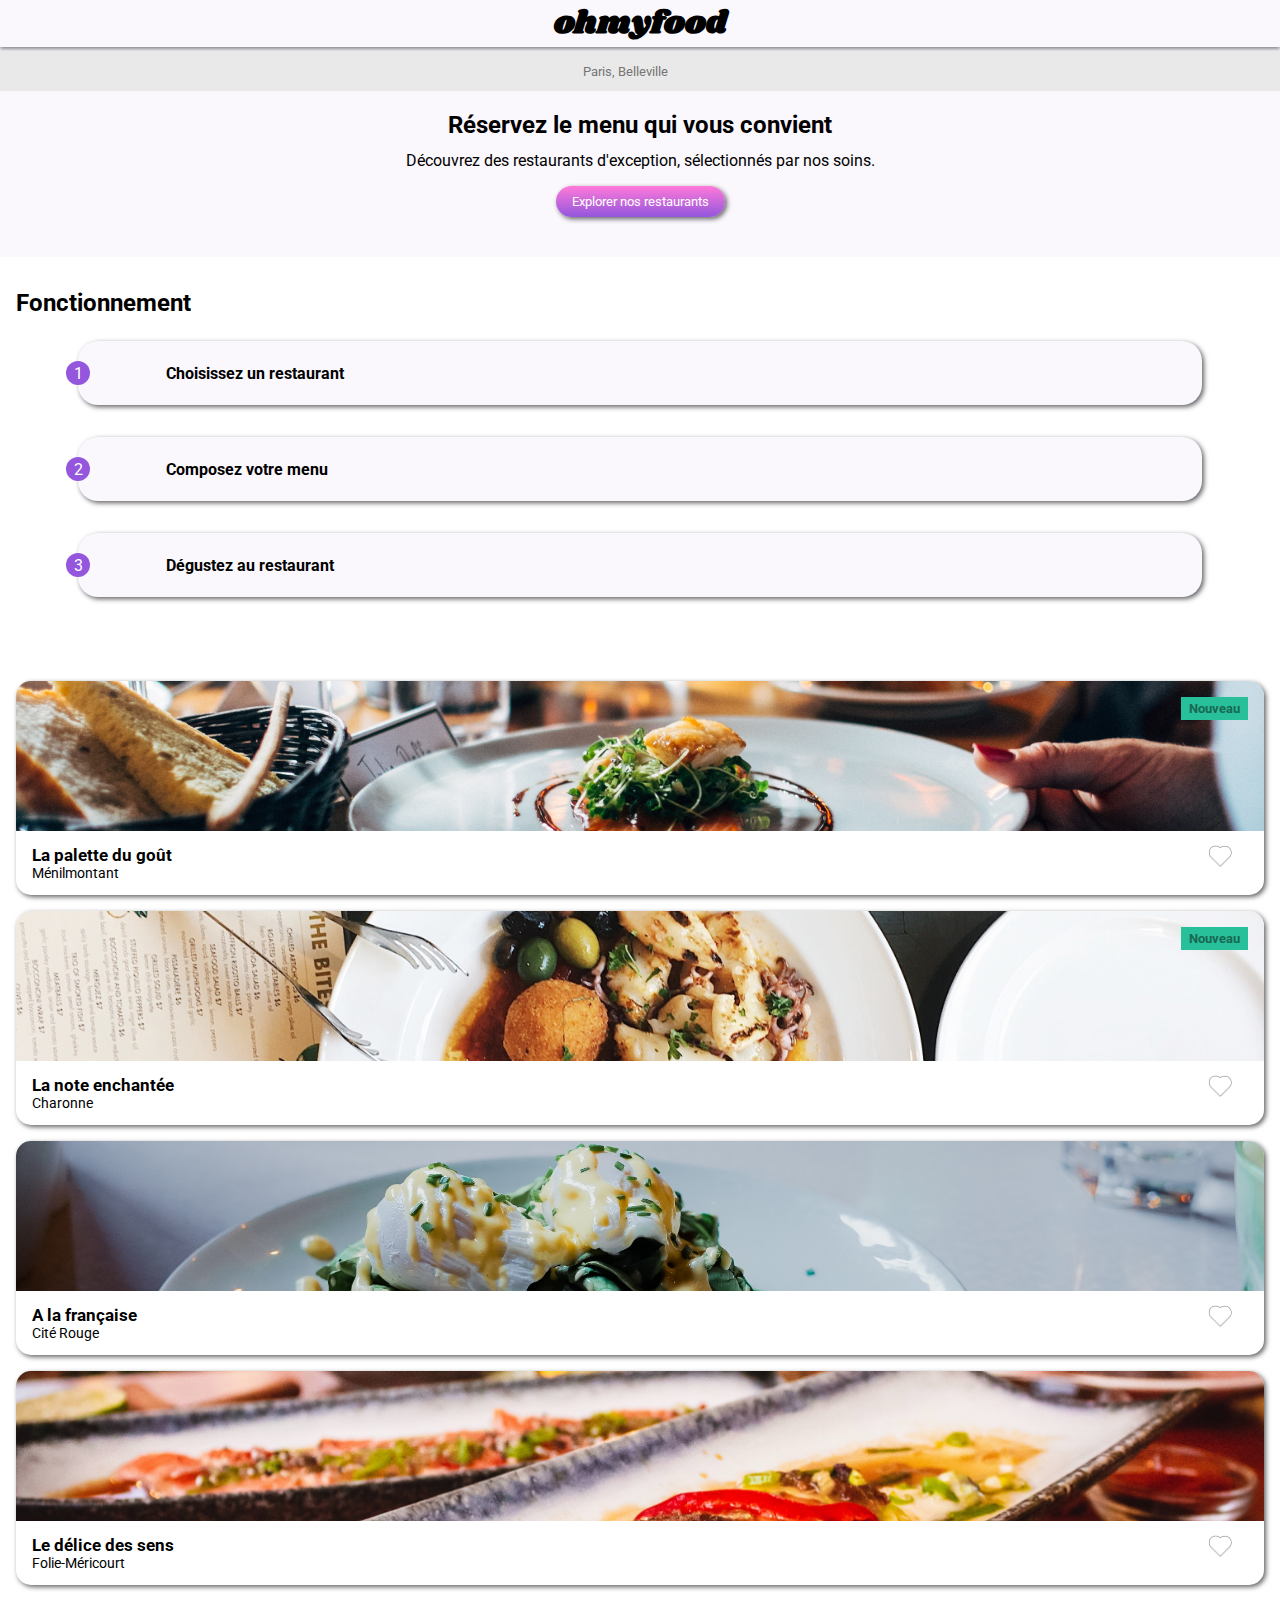
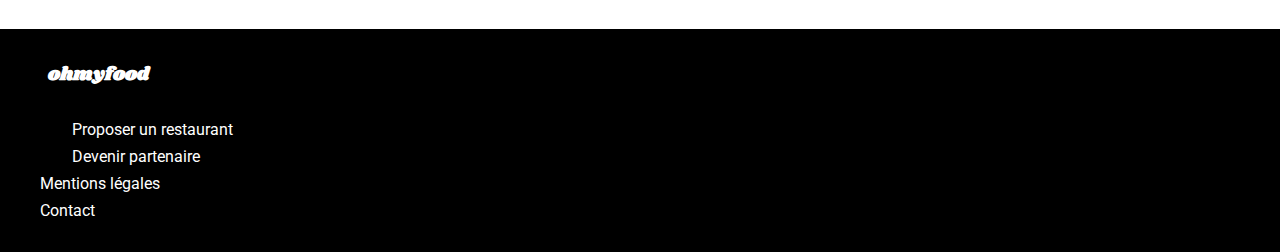
==== index.html @ 60f0e82d "home page is done" ====
<!DOCTYPE html>
<html lang="en">
<head>
    <meta charset="UTF-8">
    <meta http-equiv="X-UA-Compatible" content="IE=edge">
    <meta name="viewport" content="width=device-width, initial-scale=1.0">
    <link rel="stylesheet" href="public/css/style.css">
    <link rel="stylesheet" href="https://use.fontawesome.com/releases/v5.15.4/css/all.css" integrity="sha384-DyZ88mC6Up2uqS4h/KRgHuoeGwBcD4Ng9SiP4dIRy0EXTlnuz47vAwmeGwVChigm" crossorigin="anonymous">
    <title>Ohmyfood</title>
</head>
<body>
    <div class="container">
        <header class="header">
            <h1 class="header--title title">ohmyfood</h1>
            <div class="header__location">
                <i class="fas fa-map-marker-alt"></i>
                <input type="text" placeholder="Paris, Belleville">
            </div>
            <h2 class="header--titre_resto">Réservez le menu qui vous convient</h2>
            <p class="header--sous-titre_resto">Découvrez des restaurants d'exception, sélectionnés par nos soins.</p>
            <button class="header__explore--btn btn">Explorer nos restaurants</button>
        </header>
        <section class="f">
            <h2 class="f--title">Fonctionnement</h2>
            <div class="f__container">
                <div class="f__container__bloc">
                    <span class="f__container__bloc--num">1</span>
                    <i class="fas fa-mobile-alt"></i>
                    <p class="f__container__bloc--text">Choisissez un restaurant</p>
                </div>
                <div class="f__container__bloc">
                    <span class="f__container__bloc--num">2</span>
                    <i class="fas fa-list"></i>
                    <p class="f__container__bloc--text">Composez votre menu</p>
                </div>
                <div class="f__container__bloc">
                    <span class="f__container__bloc--num">3</span>
                    <i class="fas fa-store"></i>
                    <p class="f__container__bloc--text">Dégustez au restaurant</p>
                </div>
            </div>
        </section>
        <section class="resto">
            <h2 class="resto--title"></h2>
            <div class="resto__container">
                <a class="resto__container__card" href='#'>
                    <div class="resto__container__card--img new">
                        <img src="/assets/palette_du_gout.jpg" alt="">
                    </div>
                    <div class="resto__container__card--txt">
                        <h3>La palette du goût</h3>
                        <p>Ménilmontant</p>
                        <div class="resto__container__card--txt--coeur coeur"></div>
                    </div>
                </a>
                <a class="resto__container__card" href='#'>
                    <div class="resto__container__card--img new">
                        <img src="/assets/note_enchantee.jpg" alt="">
                    </div>
                    <div class="resto__container__card--txt">
                        <h3>La note enchantée</h3>
                        <p>Charonne</p>
                        <div class="resto__container__card--txt--coeur coeur"></div>
                    </div>
                </a>
                <a class="resto__container__card" href='#'>
                    <div class="resto__container__card--img ">
                        <img src="/assets/a_la_francaise.jpg" alt="">
                    </div>
                    <div class="resto__container__card--txt">
                        <h3>A la française</h3>
                        <p>Cité Rouge</p>
                        <div class="resto__container__card--txt--coeur coeur"></div>
                    </div>
                </a>
                <a class="resto__container__card" href='#'>
                    <div class="resto__container__card--img">
                        <img src="/assets/delice_des_sens.jpg" alt="">
                    </div>
                    <div class="resto__container__card--txt">
                        <h3>Le délice des sens</h3>
                        <p>Folie-Méricourt</p>
                        <div class="resto__container__card--txt--coeur coeur"></div>
                    </div>
                </a>
            </div>
        </section>
        <footer class="footer">
            <h3 class="footer--title title">ohmyfood</h3>
            <ul class="footer__list">
                <li class="footer__list--item"><i class="fas fa-utensils"></i><p>Proposer un restaurant</p></li>
                <li class="footer__list--item"><i class="fas fa-hands-helping"></i><p>Devenir partenaire</p></li>
                <li class="footer__list--item">Mentions légales</li>
                <li class="footer__list--item">Contact</li>
            </ul>
        </footer>
    </div>
</body>
</html>
---- public/css/style.css ----
@import url("https://fonts.googleapis.com/css2?family=Roboto:ital,wght@0,100;0,300;0,400;0,500;0,700;0,900;1,100;1,300;1,400;1,500;1,700;1,900&family=Shrikhand&display=swap");
.header {
  display: -webkit-box;
  display: -ms-flexbox;
  display: flex;
  -webkit-box-orient: vertical;
  -webkit-box-direction: normal;
      -ms-flex-direction: column;
          flex-direction: column;
  row-gap: .25rem;
  -webkit-box-pack: center;
      -ms-flex-pack: center;
          justify-content: center;
  background-color: #faf7fd;
  padding-bottom: 2rem;
}

.header--title {
  width: 100%;
  text-align: center;
  padding: .5rem auto;
  -webkit-box-shadow: 0 2px 4px grey;
          box-shadow: 0 2px 4px grey;
}

.header__location {
  display: -webkit-box;
  display: -ms-flexbox;
  display: flex;
  -webkit-box-pack: center;
      -ms-flex-pack: center;
          justify-content: center;
  -webkit-box-align: center;
      -ms-flex-align: center;
          align-items: center;
  background-color: #e9e9e9;
  height: 2.5rem;
}

.header__location i {
  font-size: .8rem;
  color: #636363;
  margin: .25rem;
}

.header__location input {
  border: none;
  background-color: #e9e9e9;
  padding: .25rem;
  color: black;
  width: 130px;
}

.header__location input:focus {
  outline: none;
}

.header--titre_resto {
  text-align: center;
  font-family: 'Roboto';
  margin: 1rem 3rem .25rem 3rem;
}

.header--sous-titre_resto {
  text-align: center;
  margin: .25rem 2rem;
}

.f {
  display: -webkit-box;
  display: -ms-flexbox;
  display: flex;
  -webkit-box-orient: vertical;
  -webkit-box-direction: normal;
      -ms-flex-direction: column;
          flex-direction: column;
  row-gap: .5rem;
  padding: 1rem;
}

.f--title {
  margin: 1rem 0;
}

.f__container {
  display: -webkit-box;
  display: -ms-flexbox;
  display: flex;
  -webkit-box-orient: vertical;
  -webkit-box-direction: normal;
      -ms-flex-direction: column;
          flex-direction: column;
  row-gap: 2rem;
  -webkit-box-align: center;
      -ms-flex-align: center;
          align-items: center;
  padding-bottom: 2rem;
}

.f__container__bloc {
  width: 90%;
  position: relative;
  display: -webkit-box;
  display: -ms-flexbox;
  display: flex;
  -webkit-box-align: center;
      -ms-flex-align: center;
          align-items: center;
  height: 4rem;
  background-color: #faf7fd;
  border-radius: 20px;
  padding-left: 2rem;
  -webkit-box-shadow: 2px 2px 5px #636363;
          box-shadow: 2px 2px 5px #636363;
  -webkit-transition: all ease .4s;
  transition: all ease .4s;
}

.f__container__bloc:hover {
  background-color: #ece1f9;
}

.f__container__bloc:hover > .f__container__bloc--num {
  background-color: #ff93e1;
  -webkit-box-shadow: 2px 2px 2px #4a4a4a;
          box-shadow: 2px 2px 2px #4a4a4a;
}

.f__container__bloc--num {
  position: absolute;
  display: -webkit-box;
  display: -ms-flexbox;
  display: flex;
  -webkit-box-pack: center;
      -ms-flex-pack: center;
          justify-content: center;
  -webkit-box-align: center;
      -ms-flex-align: center;
          align-items: center;
  width: 1.5rem;
  height: 1.5rem;
  border-radius: 50%;
  background-color: #9356DC;
  color: white;
  left: -.75rem;
  -webkit-transition: all ease .4s;
  transition: all ease .4s;
}

.f__container__bloc i {
  text-align: center;
  margin: 1rem;
  width: 1rem;
  color: #636363;
}

.f__container__bloc--text {
  font-weight: bold;
  padding-left: .5rem;
}

.resto {
  padding: .5rem .25rem 2rem .25rem;
}

.resto--title {
  margin: 1rem 0;
}

.resto__container {
  display: -webkit-box;
  display: -ms-flexbox;
  display: flex;
  -webkit-box-orient: vertical;
  -webkit-box-direction: normal;
      -ms-flex-direction: column;
          flex-direction: column;
  -webkit-box-align: center;
      -ms-flex-align: center;
          align-items: center;
  row-gap: 1rem;
  padding: .75rem;
}

.resto__container__card {
  display: -ms-grid;
  display: grid;
  width: 100%;
  -ms-grid-columns: 100%;
      grid-template-columns: 100%;
  -ms-grid-rows: 150px 4rem;
      grid-template-rows: 150px 4rem;
      grid-template-areas: 'image-card' 'text-card';
  border-radius: 15px;
  overflow: hidden;
  text-decoration: none;
  color: black;
  -webkit-box-shadow: 2px 2px 5px #636363;
          box-shadow: 2px 2px 5px #636363;
  -webkit-transition: all ease .4s;
  transition: all ease .4s;
}

.resto__container__card:hover {
  -webkit-transform: scale(1.05);
          transform: scale(1.05);
}

.resto__container__card--img {
  width: 100%;
  position: relative;
  display: -webkit-box;
  display: -ms-flexbox;
  display: flex;
  -webkit-box-orient: vertical;
  -webkit-box-direction: normal;
      -ms-flex-direction: column;
          flex-direction: column;
  -webkit-box-align: center;
      -ms-flex-align: center;
          align-items: center;
  -webkit-box-pack: center;
      -ms-flex-pack: center;
          justify-content: center;
  -ms-grid-row: 1;
  -ms-grid-column: 1;
  grid-area: image-card;
}

.resto__container__card--img img {
  -o-object-fit: cover;
     object-fit: cover;
  width: 100%;
  height: 100%;
}

.resto__container__card--img.new::after {
  content: 'Nouveau';
  position: absolute;
  padding: .25rem .5rem;
  font-size: .8rem;
  font-weight: bold;
  color: #196854;
  background-color: #28c09a;
  top: 1rem;
  right: 1rem;
}

.resto__container__card--txt {
  font-size: .9rem;
  padding: .25rem 0 .25rem 1rem;
  display: -webkit-box;
  display: -ms-flexbox;
  display: flex;
  -webkit-box-orient: vertical;
  -webkit-box-direction: normal;
      -ms-flex-direction: column;
          flex-direction: column;
  -webkit-box-pack: center;
      -ms-flex-pack: center;
          justify-content: center;
  -ms-grid-row: 2;
  -ms-grid-column: 1;
  grid-area: text-card;
  position: relative;
}

.resto__container__card--txt--coeur {
  position: absolute;
  top: 20%;
  right: 2rem;
  width: 1.5rem;
  height: 1.5rem;
}

.footer {
  background-color: black;
  color: white;
  padding: 1rem;
}

.footer--title {
  padding: 1rem 2rem;
}

.footer__list {
  margin: 1rem;
  list-style: none;
  text-decoration: none;
}

.footer__list--item {
  display: -webkit-box;
  display: -ms-flexbox;
  display: flex;
  -webkit-box-align: center;
      -ms-flex-align: center;
          align-items: center;
  margin: .5rem;
  cursor: pointer;
}

.footer__list--item i {
  display: -webkit-box;
  display: -ms-flexbox;
  display: flex;
  -webkit-box-pack: center;
      -ms-flex-pack: center;
          justify-content: center;
  -webkit-box-align: center;
      -ms-flex-align: center;
          align-items: center;
  margin: .5rem;
  width: 1rem;
}

.btn {
  padding: .5rem 1rem;
  border-radius: 20px;
  margin: .5rem auto;
  font-size: bold;
  color: white;
  background: -webkit-gradient(linear, left top, left bottom, from(#FF79DA), to(#9356DC));
  background: linear-gradient(#FF79DA, #9356DC);
  outline: none;
  border: none;
  cursor: pointer;
  -webkit-box-shadow: 2px 2px 5px #636363;
          box-shadow: 2px 2px 5px #636363;
  opacity: 1;
  -webkit-transition: all ease .3s;
  transition: all ease .3s;
}

.btn:hover {
  -webkit-box-shadow: 2px 2px 10px #171717;
          box-shadow: 2px 2px 10px #171717;
  background: -webkit-gradient(linear, left top, left bottom, from(#fface8), to(#ae80e5));
  background: linear-gradient(#fface8, #ae80e5);
}

.coeur {
  background: -webkit-gradient(linear, left top, left bottom, from(#9356DC), to(#FF79DA));
  background: linear-gradient(#9356DC, #FF79DA);
}

.coeur::before {
  content: '';
  position: absolute;
  top: 0;
  left: 0;
  width: 100%;
  height: 100%;
  background: white;
  -webkit-transition: all ease .4s;
  transition: all ease .4s;
}

.coeur::after {
  content: '';
  position: absolute;
  top: 0;
  left: 0;
  width: 100%;
  height: 100%;
  background-image: url("/assets/coeur.png");
  background-size: cover;
}

.coeur:hover::before {
  height: 0%;
}

* {
  margin: 0;
  padding: 0;
  -webkit-box-sizing: border-box;
          box-sizing: border-box;
  font-family: 'Roboto', sans-serif;
}

.title {
  font-family: 'Shrikhand', cursive;
}
/*# sourceMappingURL=style.css.map */
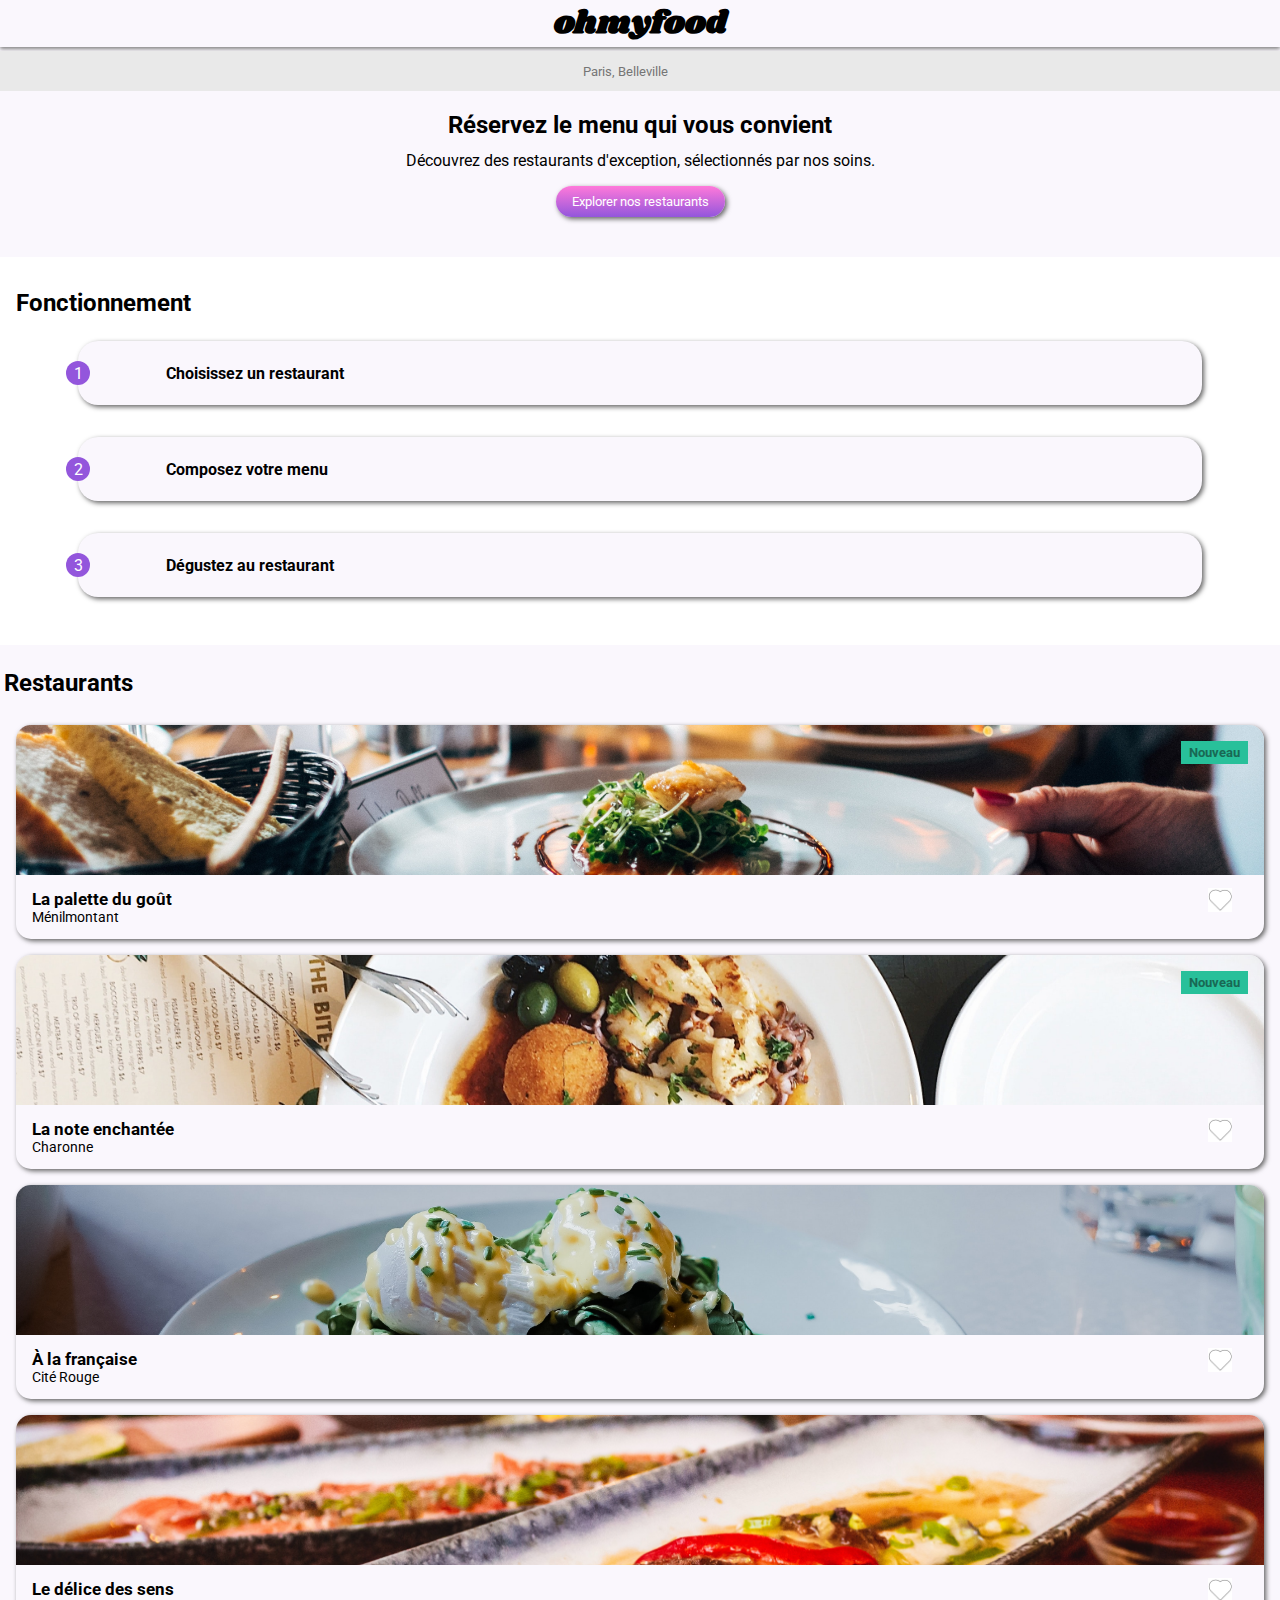
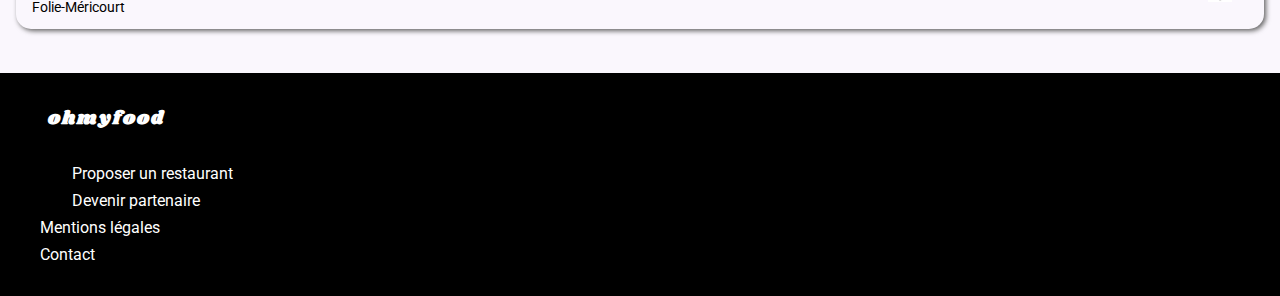
==== commit c49bd6e4: "menu page" ====
--- a/index.html
+++ b/index.html
@@ -41,14 +41,14 @@
             </div>
         </section>
         <section class="resto">
-            <h2 class="resto--title"></h2>
+            <h2 class="resto--title">Restaurants</h2>
             <div class="resto__container">
-                <a class="resto__container__card" href='#'>
+                <a class="resto__container__card" href='/html/palette_du_gout.html'>
                     <div class="resto__container__card--img new">
-                        <img src="/assets/palette_du_gout.jpg" alt="">
+                        <img src="/assets/palette_du_gout.jpg" alt="La palette du goût">
                     </div>
                     <div class="resto__container__card--txt">
-                        <h3>La palette du goût</h3>
+                        <h3>la palette du goût</h3>
                         <p>Ménilmontant</p>
                         <div class="resto__container__card--txt--coeur coeur"></div>
                     </div>
@@ -58,7 +58,7 @@
                         <img src="/assets/note_enchantee.jpg" alt="">
                     </div>
                     <div class="resto__container__card--txt">
-                        <h3>La note enchantée</h3>
+                        <h3>la note enchantée</h3>
                         <p>Charonne</p>
                         <div class="resto__container__card--txt--coeur coeur"></div>
                     </div>
@@ -68,7 +68,7 @@
                         <img src="/assets/a_la_francaise.jpg" alt="">
                     </div>
                     <div class="resto__container__card--txt">
-                        <h3>A la française</h3>
+                        <h3>à la française</h3>
                         <p>Cité Rouge</p>
                         <div class="resto__container__card--txt--coeur coeur"></div>
                     </div>
@@ -78,7 +78,7 @@
                         <img src="/assets/delice_des_sens.jpg" alt="">
                     </div>
                     <div class="resto__container__card--txt">
-                        <h3>Le délice des sens</h3>
+                        <h3>le délice des sens</h3>
                         <p>Folie-Méricourt</p>
                         <div class="resto__container__card--txt--coeur coeur"></div>
                     </div>
--- a/public/css/style.css
+++ b/public/css/style.css
@@ -161,6 +161,7 @@
 
 .resto {
   padding: .5rem .25rem 2rem .25rem;
+  background-color: #faf7fd;
 }
 
 .resto--title {
@@ -266,6 +267,10 @@
   position: relative;
 }
 
+.resto__container__card--txt h3:first-letter {
+  text-transform: capitalize;
+}
+
 .resto__container__card--txt--coeur {
   position: absolute;
   top: 20%;
@@ -282,6 +287,7 @@
 
 .footer--title {
   padding: 1rem 2rem;
+  letter-spacing: 2px;
 }
 
 .footer__list {
@@ -372,6 +378,142 @@
   height: 0%;
 }
 
+.containerMenu {
+  position: relative;
+}
+
+.headerMenu__title {
+  position: relative;
+}
+
+.headerMenu__title a {
+  position: absolute;
+  left: 1rem;
+  top: .75rem;
+  color: #5f5f5f;
+  width: 1rem;
+  font-size: 1.5rem;
+}
+
+.headerMenu__title--txt {
+  text-align: center;
+}
+
+.headerMenu__img {
+  width: 100%;
+}
+
+.headerMenu__img img {
+  width: 100%;
+  height: auto;
+  max-height: 350px;
+  -o-object-fit: cover;
+     object-fit: cover;
+}
+
+.nom {
+  text-transform: uppercase;
+  color: #5c5c5c;
+  font-weight: 400;
+  position: relative;
+  margin: 1.5rem 0;
+}
+
+.nom::before {
+  content: '';
+  position: absolute;
+  width: 3.5rem;
+  height: 3px;
+  bottom: -.5rem;
+  left: 0;
+  background-color: #99E2D0;
+}
+
+.card {
+  width: 100%;
+  border-radius: 15px;
+  background-color: white;
+  padding: 1rem 0 1rem 1rem;
+  -webkit-box-shadow: 2px 2px 4px #4a4a4a;
+          box-shadow: 2px 2px 4px #4a4a4a;
+  position: relative;
+  left: 0;
+  -webkit-transition: all ease .4s;
+  transition: all ease .4s;
+  overflow: hidden;
+}
+
+.card--txt {
+  text-overflow: ellipsis;
+  overflow: hidden;
+  white-space: nowrap;
+}
+
+.card--prix {
+  position: absolute;
+  right: 1rem;
+  bottom: 1rem;
+  -webkit-transition: all ease .4s;
+  transition: all ease .4s;
+}
+
+.card::before {
+  content: '';
+  position: absolute;
+  right: 0;
+  top: 0;
+  height: 100%;
+  width: 0;
+  background-color: #99E2D0;
+  -webkit-transition: all ease .4s;
+  transition: all ease .4s;
+}
+
+.card:hover {
+  padding-right: 8rem;
+}
+
+.card:hover > .card--prix {
+  -webkit-transform: translateX(-6rem);
+          transform: translateX(-6rem);
+}
+
+.card:hover::before {
+  width: 6rem;
+}
+
+.carte {
+  position: relative;
+  width: 100%;
+  background-color: #faf7fd;
+  border-radius: 3rem 3rem 0 0;
+  top: -3rem;
+  padding: 1rem;
+}
+
+.carte__title {
+  display: -webkit-box;
+  display: -ms-flexbox;
+  display: flex;
+  -webkit-box-pack: justify;
+      -ms-flex-pack: justify;
+          justify-content: space-between;
+  -webkit-box-align: center;
+      -ms-flex-align: center;
+          align-items: center;
+  padding: 1rem;
+}
+
+.carte__title--txt::first-letter {
+  text-transform: capitalize;
+}
+
+.carte__title--coeur {
+  position: relative;
+  width: 1.5rem;
+  height: 1.5rem;
+}
+
 * {
   margin: 0;
   padding: 0;
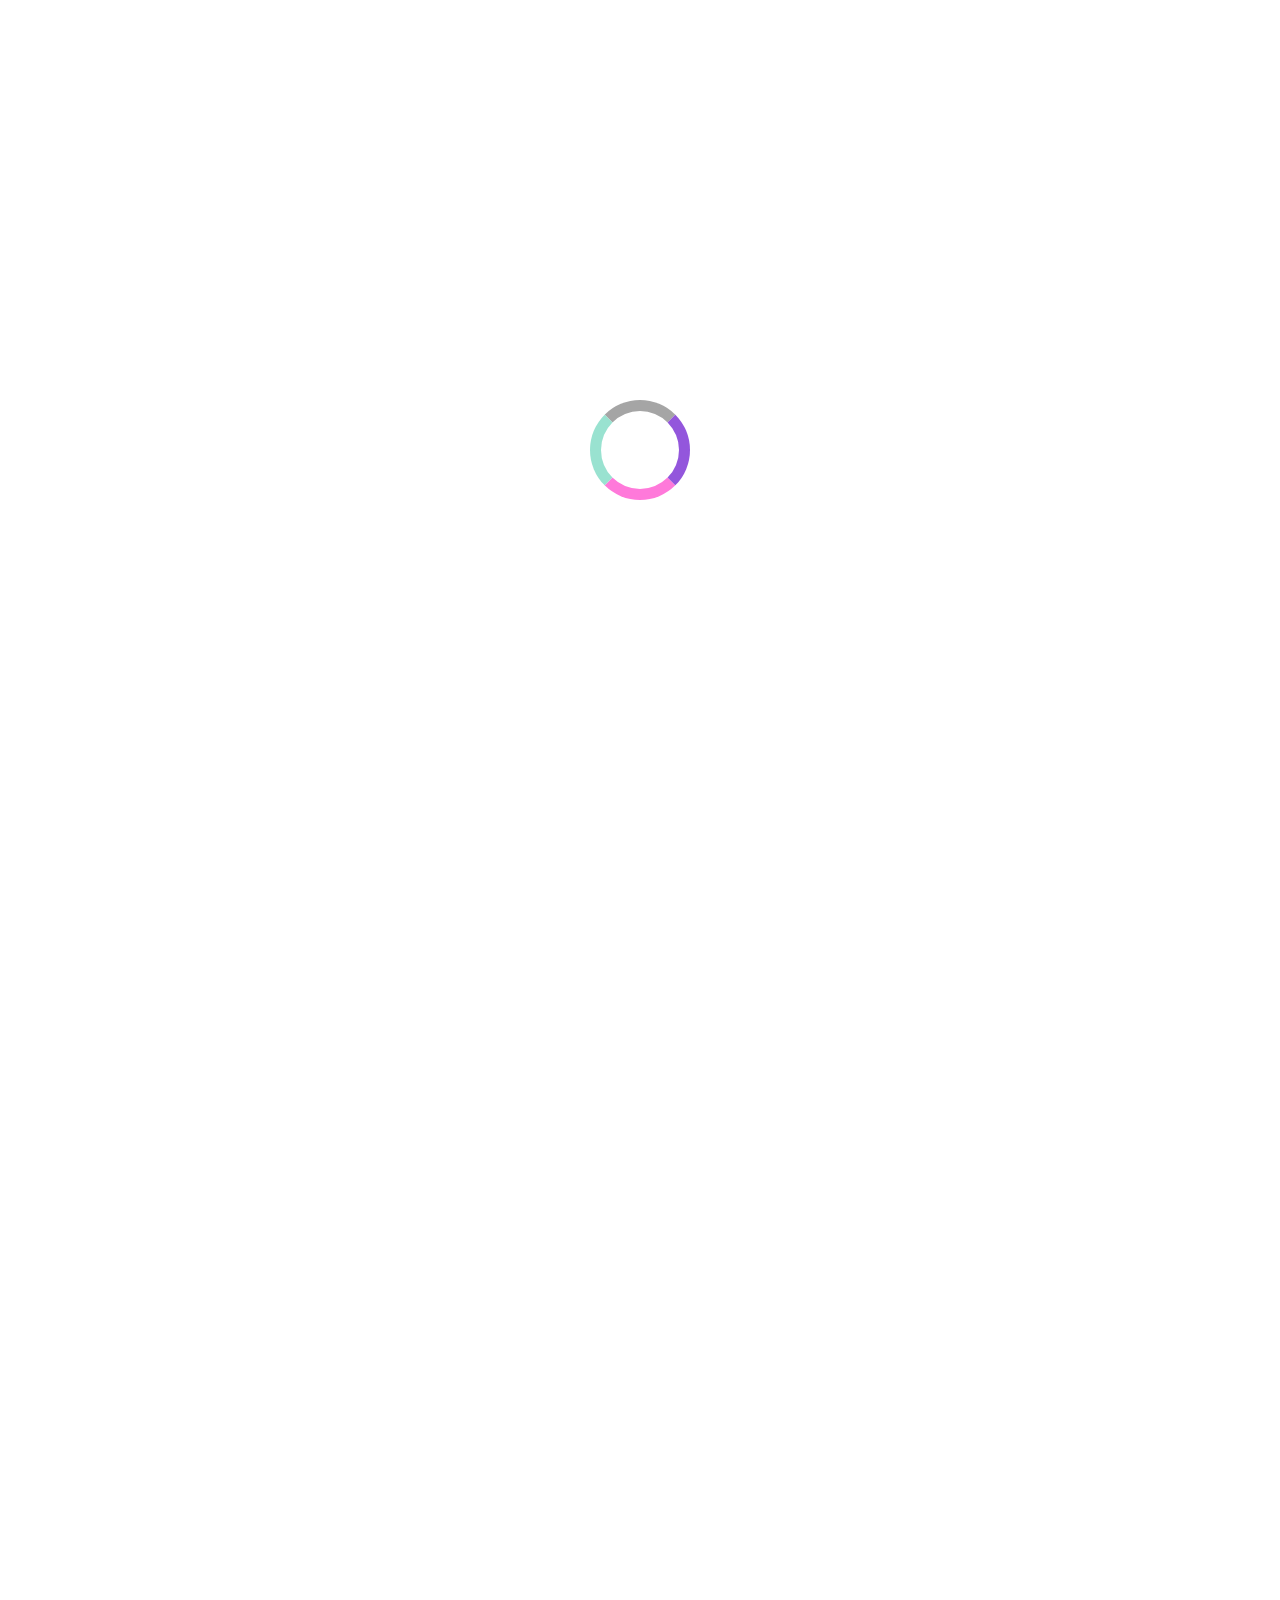
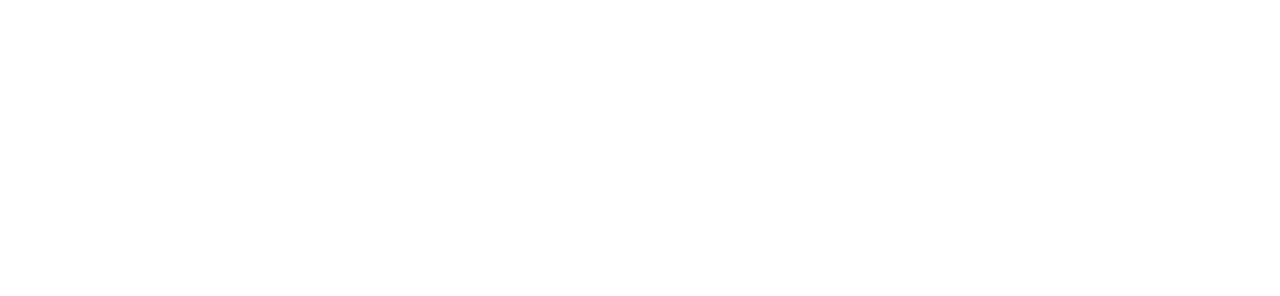
==== commit fdf4b421: "loading page almost done" ====
--- a/index.html
+++ b/index.html
@@ -9,6 +9,9 @@
     <title>Ohmyfood</title>
 </head>
 <body>
+    <div class="loader-container">
+        <div class="loader"></div>
+    </div>
     <div class="container">
         <header class="header">
             <h1 class="header--title title">ohmyfood</h1>
@@ -53,7 +56,7 @@
                         <div class="resto__container__card--txt--coeur coeur"></div>
                     </div>
                 </a>
-                <a class="resto__container__card" href='#'>
+                <a class="resto__container__card" href='/html/note_enchantee.html'>
                     <div class="resto__container__card--img new">
                         <img src="/assets/note_enchantee.jpg" alt="">
                     </div>
@@ -63,7 +66,7 @@
                         <div class="resto__container__card--txt--coeur coeur"></div>
                     </div>
                 </a>
-                <a class="resto__container__card" href='#'>
+                <a class="resto__container__card" href='/html/a_la_francaise.html'>
                     <div class="resto__container__card--img ">
                         <img src="/assets/a_la_francaise.jpg" alt="">
                     </div>
@@ -73,7 +76,7 @@
                         <div class="resto__container__card--txt--coeur coeur"></div>
                     </div>
                 </a>
-                <a class="resto__container__card" href='#'>
+                <a class="resto__container__card" href='/html/delice_des_sens.html'>
                     <div class="resto__container__card--img">
                         <img src="/assets/delice_des_sens.jpg" alt="">
                     </div>
--- a/public/css/style.css
+++ b/public/css/style.css
@@ -187,6 +187,7 @@
   display: -ms-grid;
   display: grid;
   width: 100%;
+  background-color: white;
   -ms-grid-columns: 100%;
       grid-template-columns: 100%;
   -ms-grid-rows: 150px 4rem;
@@ -378,12 +379,106 @@
   height: 0%;
 }
 
+.loader-container {
+  position: relative;
+  display: -webkit-box;
+  display: -ms-flexbox;
+  display: flex;
+  -webkit-box-pack: center;
+      -ms-flex-pack: center;
+          justify-content: center;
+  -webkit-box-align: center;
+      -ms-flex-align: center;
+          align-items: center;
+  width: 100vw;
+  height: 100vh;
+  top: 0;
+  position: fixed;
+  z-index: 5;
+  -webkit-animation: disappear 4s ease forwards;
+          animation: disappear 4s ease forwards;
+  visibility: visible;
+}
+
+.loader,
+.loader:after {
+  border-radius: 50%;
+  width: 10em;
+  height: 10em;
+}
+
+.loader {
+  margin: 60px auto;
+  font-size: 10px;
+  position: relative;
+  text-indent: -9999em;
+  border-top: 1.1em solid #a5a5a5;
+  border-right: 1.1em solid #9356DC;
+  border-bottom: 1.1em solid #FF79DA;
+  border-left: 1.1em solid #99E2D0;
+  -webkit-transform: translateZ(0);
+          transform: translateZ(0);
+  -webkit-animation: load8 .5s infinite linear;
+          animation: load8 .5s infinite linear;
+}
+
+@-webkit-keyframes load8 {
+  0% {
+    -webkit-transform: rotate(0deg);
+            transform: rotate(0deg);
+  }
+  100% {
+    -webkit-transform: rotate(360deg);
+            transform: rotate(360deg);
+  }
+}
+
+@keyframes load8 {
+  0% {
+    -webkit-transform: rotate(0deg);
+            transform: rotate(0deg);
+  }
+  100% {
+    -webkit-transform: rotate(360deg);
+            transform: rotate(360deg);
+  }
+}
+
+@-webkit-keyframes disappear {
+  from {
+    visibility: visible;
+    opacity: 1;
+  }
+  to {
+    visibility: hidden;
+    opacity: .2;
+  }
+}
+
+@keyframes disappear {
+  from {
+    visibility: visible;
+    opacity: 1;
+  }
+  to {
+    visibility: hidden;
+    opacity: .2;
+  }
+}
+
 .containerMenu {
   position: relative;
 }
 
+.headerMenu {
+  position: relative;
+}
+
 .headerMenu__title {
-  position: relative;
+  position: fixed;
+  width: 100%;
+  z-index: 2;
+  background: white;
 }
 
 .headerMenu__title a {
@@ -401,6 +496,8 @@
 
 .headerMenu__img {
   width: 100%;
+  bottom: -3rem;
+  position: relative;
 }
 
 .headerMenu__img img {
@@ -433,14 +530,19 @@
   width: 100%;
   border-radius: 15px;
   background-color: white;
-  padding: 1rem 0 1rem 1rem;
+  padding: 1rem 3rem 1rem 1rem;
+  margin-bottom: 1rem;
   -webkit-box-shadow: 2px 2px 4px #4a4a4a;
           box-shadow: 2px 2px 4px #4a4a4a;
   position: relative;
   left: 0;
   -webkit-transition: all ease .4s;
   transition: all ease .4s;
+  cursor: pointer;
   overflow: hidden;
+  opacity: 0;
+  -webkit-animation: appearance ease .5s 1s forwards;
+          animation: appearance ease .5s 1s forwards;
 }
 
 .card--txt {
@@ -449,12 +551,26 @@
   white-space: nowrap;
 }
 
+.card--txt::first-letter {
+  text-transform: capitalize;
+}
+
 .card--prix {
   position: absolute;
   right: 1rem;
   bottom: 1rem;
   -webkit-transition: all ease .4s;
   transition: all ease .4s;
+}
+
+.card--icon {
+  position: absolute;
+  color: white;
+  font-size: 2rem;
+  -webkit-transition: all ease .4s;
+  transition: all ease .4s;
+  top: 25%;
+  right: -3rem;
 }
 
 .card::before {
@@ -469,17 +585,85 @@
   transition: all ease .4s;
 }
 
+.card::after {
+  content: '';
+  color: black;
+  position: absolute;
+  right: 2rem;
+  width: 1rem;
+  height: 1rem;
+}
+
 .card:hover {
   padding-right: 8rem;
 }
 
 .card:hover > .card--prix {
-  -webkit-transform: translateX(-6rem);
-          transform: translateX(-6rem);
+  -webkit-transform: translateX(-5rem);
+          transform: translateX(-5rem);
 }
 
 .card:hover::before {
-  width: 6rem;
+  width: 5rem;
+}
+
+.card:hover::after {
+  right: 5rem;
+}
+
+.card:hover > .card--icon {
+  -webkit-transform: translateX(-4.5rem) rotate(360deg);
+          transform: translateX(-4.5rem) rotate(360deg);
+}
+
+.card:nth-child(1n) {
+  -webkit-animation-delay: 0.2s;
+          animation-delay: 0.2s;
+}
+
+.card:nth-child(2n) {
+  -webkit-animation-delay: 0.4s;
+          animation-delay: 0.4s;
+}
+
+.card:nth-child(3n) {
+  -webkit-animation-delay: 0.6s;
+          animation-delay: 0.6s;
+}
+
+.card:nth-child(4n) {
+  -webkit-animation-delay: 0.8s;
+          animation-delay: 0.8s;
+}
+
+.card:nth-child(5n) {
+  -webkit-animation-delay: 1s;
+          animation-delay: 1s;
+}
+
+.card:nth-child(6n) {
+  -webkit-animation-delay: 1.2s;
+          animation-delay: 1.2s;
+}
+
+.card:nth-child(7n) {
+  -webkit-animation-delay: 1.4s;
+          animation-delay: 1.4s;
+}
+
+.card:nth-child(8n) {
+  -webkit-animation-delay: 1.6s;
+          animation-delay: 1.6s;
+}
+
+.card:nth-child(9n) {
+  -webkit-animation-delay: 1.8s;
+          animation-delay: 1.8s;
+}
+
+.card:nth-child(10n) {
+  -webkit-animation-delay: 2s;
+          animation-delay: 2s;
 }
 
 .carte {
@@ -487,7 +671,6 @@
   width: 100%;
   background-color: #faf7fd;
   border-radius: 3rem 3rem 0 0;
-  top: -3rem;
   padding: 1rem;
 }
 
@@ -512,6 +695,47 @@
   position: relative;
   width: 1.5rem;
   height: 1.5rem;
+}
+
+.carte__btn {
+  width: 150px;
+  height: 3rem;
+  display: -webkit-box;
+  display: -ms-flexbox;
+  display: flex;
+  -webkit-box-align: center;
+      -ms-flex-align: center;
+          align-items: center;
+  -webkit-box-pack: center;
+      -ms-flex-pack: center;
+          justify-content: center;
+  margin: 2rem auto;
+}
+
+.footer {
+  top: -3rem;
+}
+
+@-webkit-keyframes appearance {
+  0% {
+    opacity: 0;
+    -webkit-transform: translateY(1rem);
+            transform: translateY(1rem);
+  }
+  100% {
+    opacity: 1;
+  }
+}
+
+@keyframes appearance {
+  0% {
+    opacity: 0;
+    -webkit-transform: translateY(1rem);
+            transform: translateY(1rem);
+  }
+  100% {
+    opacity: 1;
+  }
 }
 
 * {
@@ -525,4 +749,44 @@
 .title {
   font-family: 'Shrikhand', cursive;
 }
+
+.container {
+  -webkit-filter: blur(12px);
+          filter: blur(12px);
+  opacity: 0;
+  -webkit-animation: blurring ease 3s .7s forwards;
+          animation: blurring ease 3s .7s forwards;
+  -webkit-transform: scale(0.8);
+          transform: scale(0.8);
+}
+
+@-webkit-keyframes blurring {
+  from {
+    -webkit-filter: blur(10px);
+            filter: blur(10px);
+    opacity: 0;
+  }
+  to {
+    -webkit-filter: blur(0);
+            filter: blur(0);
+    opacity: 1;
+    -webkit-transform: scale(1);
+            transform: scale(1);
+  }
+}
+
+@keyframes blurring {
+  from {
+    -webkit-filter: blur(10px);
+            filter: blur(10px);
+    opacity: 0;
+  }
+  to {
+    -webkit-filter: blur(0);
+            filter: blur(0);
+    opacity: 1;
+    -webkit-transform: scale(1);
+            transform: scale(1);
+  }
+}
 /*# sourceMappingURL=style.css.map */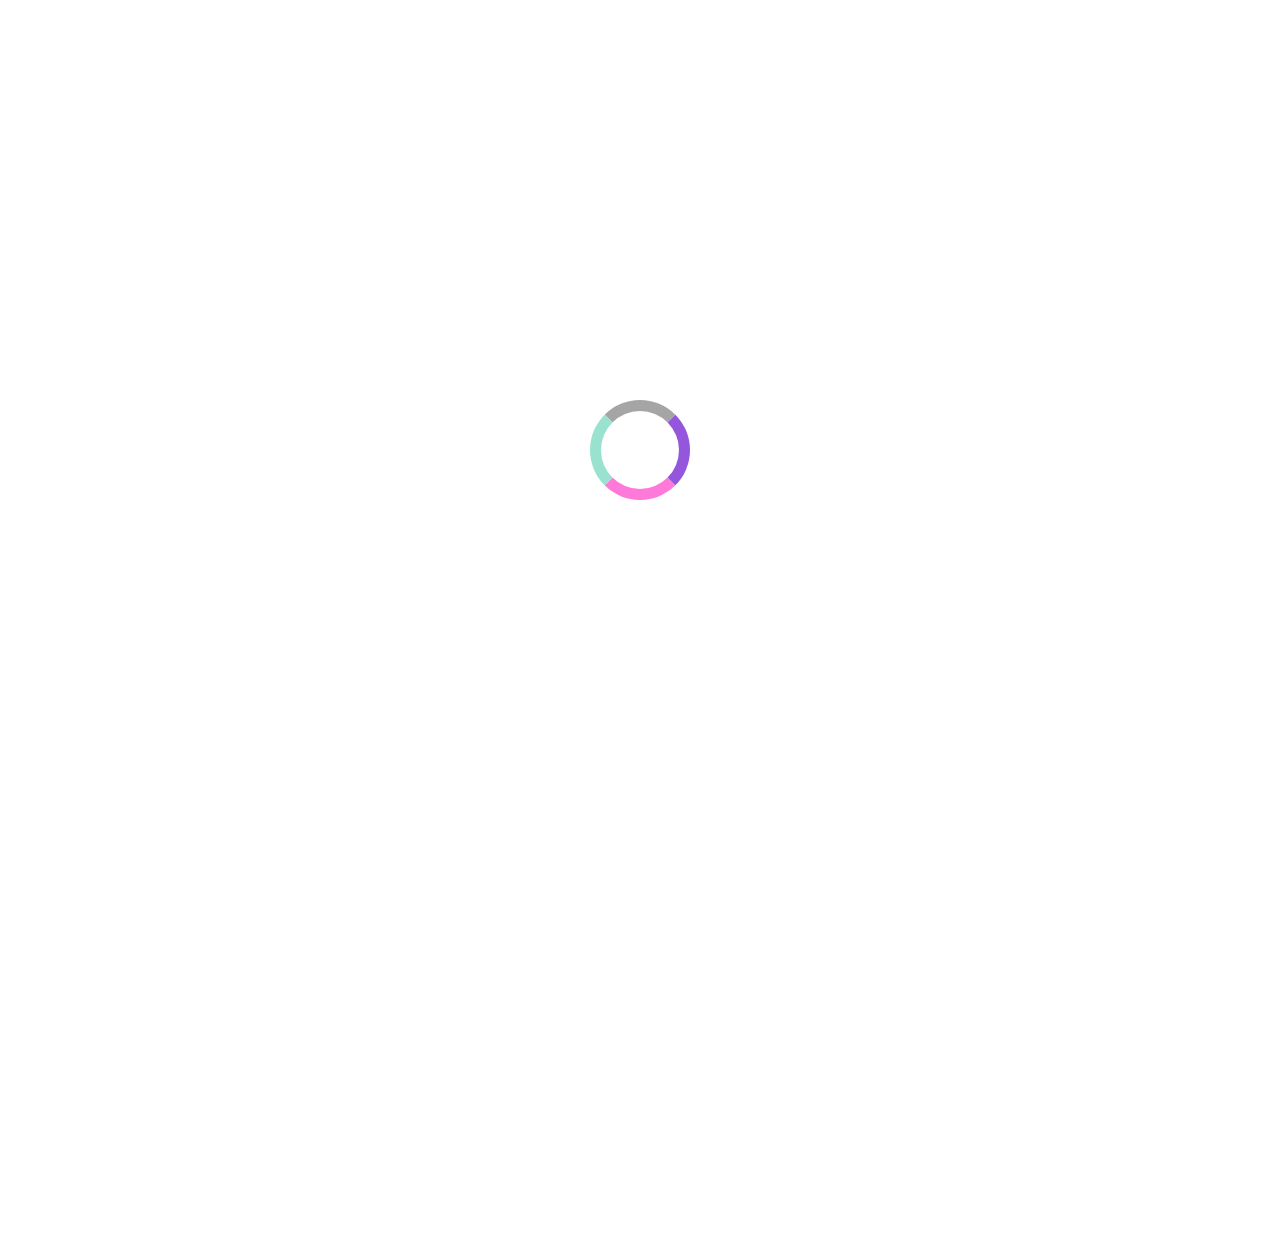
==== commit faecfdb5: "Responsiveness done" ====
--- a/index.html
+++ b/index.html
@@ -46,9 +46,9 @@
         <section class="resto">
             <h2 class="resto--title">Restaurants</h2>
             <div class="resto__container">
-                <a class="resto__container__card" href='/html/palette_du_gout.html'>
+                <a class="resto__container__card" href='./html/palette_du_gout.html'>
                     <div class="resto__container__card--img new">
-                        <img src="/assets/palette_du_gout.jpg" alt="La palette du goût">
+                        <img src="./assets/palette_du_gout.jpg" alt="La palette du goût">
                     </div>
                     <div class="resto__container__card--txt">
                         <h3>la palette du goût</h3>
@@ -56,9 +56,9 @@
                         <div class="resto__container__card--txt--coeur coeur"></div>
                     </div>
                 </a>
-                <a class="resto__container__card" href='/html/note_enchantee.html'>
+                <a class="resto__container__card" href='./html/note_enchantee.html'>
                     <div class="resto__container__card--img new">
-                        <img src="/assets/note_enchantee.jpg" alt="">
+                        <img src="./assets/note_enchantee.jpg" alt="La note enchantée">
                     </div>
                     <div class="resto__container__card--txt">
                         <h3>la note enchantée</h3>
@@ -66,9 +66,9 @@
                         <div class="resto__container__card--txt--coeur coeur"></div>
                     </div>
                 </a>
-                <a class="resto__container__card" href='/html/a_la_francaise.html'>
+                <a class="resto__container__card" href='./html/a_la_francaise.html'>
                     <div class="resto__container__card--img ">
-                        <img src="/assets/a_la_francaise.jpg" alt="">
+                        <img src="./assets/a_la_francaise.jpg" alt="A la française">
                     </div>
                     <div class="resto__container__card--txt">
                         <h3>à la française</h3>
@@ -76,9 +76,9 @@
                         <div class="resto__container__card--txt--coeur coeur"></div>
                     </div>
                 </a>
-                <a class="resto__container__card" href='/html/delice_des_sens.html'>
+                <a class="resto__container__card" href='./html/delice_des_sens.html'>
                     <div class="resto__container__card--img">
-                        <img src="/assets/delice_des_sens.jpg" alt="">
+                        <img src="./assets/delice_des_sens.jpg" alt="Le délice des sens">
                     </div>
                     <div class="resto__container__card--txt">
                         <h3>le délice des sens</h3>
@@ -94,7 +94,7 @@
                 <li class="footer__list--item"><i class="fas fa-utensils"></i><p>Proposer un restaurant</p></li>
                 <li class="footer__list--item"><i class="fas fa-hands-helping"></i><p>Devenir partenaire</p></li>
                 <li class="footer__list--item">Mentions légales</li>
-                <li class="footer__list--item">Contact</li>
+                <li class="footer__list--item"><a href="mailto: contact@ohmyfood.com">Contact</a></li>
             </ul>
         </footer>
     </div>
--- a/public/css/style.css
+++ b/public/css/style.css
@@ -79,7 +79,7 @@
 }
 
 .f--title {
-  margin: 1rem 0;
+  margin: 1rem;
 }
 
 .f__container {
@@ -99,6 +99,7 @@
 
 .f__container__bloc {
   width: 90%;
+  max-width: 700px;
   position: relative;
   display: -webkit-box;
   display: -ms-flexbox;
@@ -110,8 +111,10 @@
   background-color: #faf7fd;
   border-radius: 20px;
   padding-left: 2rem;
+  padding-right: .5rem;
   -webkit-box-shadow: 2px 2px 5px #636363;
           box-shadow: 2px 2px 5px #636363;
+  cursor: pointer;
   -webkit-transition: all ease .4s;
   transition: all ease .4s;
 }
@@ -120,10 +123,8 @@
   background-color: #ece1f9;
 }
 
-.f__container__bloc:hover > .f__container__bloc--num {
-  background-color: #ff93e1;
-  -webkit-box-shadow: 2px 2px 2px #4a4a4a;
-          box-shadow: 2px 2px 2px #4a4a4a;
+.f__container__bloc:hover > i {
+  color: #9356DC;
 }
 
 .f__container__bloc--num {
@@ -159,34 +160,56 @@
   padding-left: .5rem;
 }
 
+@media screen and (min-width: 800px) {
+  .f__container {
+    -webkit-box-orient: horizontal;
+    -webkit-box-direction: normal;
+        -ms-flex-direction: row;
+            flex-direction: row;
+    -webkit-column-gap: 2rem;
+            column-gap: 2rem;
+    padding: 1.5rem;
+  }
+  .f__container__bloc {
+    max-width: 400px;
+    min-width: 225px;
+  }
+}
+
 .resto {
-  padding: .5rem .25rem 2rem .25rem;
+  padding: 1rem;
   background-color: #faf7fd;
 }
 
 .resto--title {
-  margin: 1rem 0;
+  margin: 1rem;
 }
 
 .resto__container {
   display: -webkit-box;
   display: -ms-flexbox;
   display: flex;
-  -webkit-box-orient: vertical;
-  -webkit-box-direction: normal;
-      -ms-flex-direction: column;
-          flex-direction: column;
-  -webkit-box-align: center;
-      -ms-flex-align: center;
-          align-items: center;
+  -ms-flex-wrap: wrap;
+      flex-wrap: wrap;
+  -webkit-box-align: center;
+      -ms-flex-align: center;
+          align-items: center;
+  -webkit-box-pack: center;
+      -ms-flex-pack: center;
+          justify-content: center;
   row-gap: 1rem;
+  -webkit-column-gap: 1rem;
+          column-gap: 1rem;
   padding: .75rem;
+  -webkit-transition: all ease .4s;
+  transition: all ease .4s;
 }
 
 .resto__container__card {
   display: -ms-grid;
   display: grid;
   width: 100%;
+  min-width: 200px;
   background-color: white;
   -ms-grid-columns: 100%;
       grid-template-columns: 100%;
@@ -280,6 +303,14 @@
   height: 1.5rem;
 }
 
+@media screen and (min-width: 800px) {
+  .resto__container__card {
+    width: 45%;
+    min-width: 350px;
+    max-width: 700px;
+  }
+}
+
 .footer {
   background-color: black;
   color: white;
@@ -306,6 +337,11 @@
           align-items: center;
   margin: .5rem;
   cursor: pointer;
+}
+
+.footer__list--item a {
+  text-decoration: none;
+  color: white;
 }
 
 .footer__list--item i {
@@ -347,36 +383,33 @@
   background: linear-gradient(#fface8, #ae80e5);
 }
 
-.coeur {
+.coeur::before {
+  content: '';
+  position: absolute;
+  top: 1px;
+  left: 0;
+  width: 98%;
+  margin: auto;
+  height: 0%;
   background: -webkit-gradient(linear, left top, left bottom, from(#9356DC), to(#FF79DA));
   background: linear-gradient(#9356DC, #FF79DA);
-}
-
-.coeur::before {
+  -webkit-transition: all ease .4s;
+  transition: all ease .4s;
+}
+
+.coeur::after {
   content: '';
   position: absolute;
   top: 0;
   left: 0;
   width: 100%;
   height: 100%;
-  background: white;
-  -webkit-transition: all ease .4s;
-  transition: all ease .4s;
-}
-
-.coeur::after {
-  content: '';
-  position: absolute;
-  top: 0;
-  left: 0;
-  width: 100%;
-  height: 100%;
-  background-image: url("/assets/coeur.png");
+  background-image: url("../../../assets/coeur.png");
   background-size: cover;
 }
 
 .coeur:hover::before {
-  height: 0%;
+  height: 98%;
 }
 
 .loader-container {
@@ -395,8 +428,8 @@
   top: 0;
   position: fixed;
   z-index: 5;
-  -webkit-animation: disappear 4s ease forwards;
-          animation: disappear 4s ease forwards;
+  -webkit-animation: disappear 2s ease forwards;
+          animation: disappear 2s ease forwards;
   visibility: visible;
 }
 
@@ -411,7 +444,6 @@
   margin: 60px auto;
   font-size: 10px;
   position: relative;
-  text-indent: -9999em;
   border-top: 1.1em solid #a5a5a5;
   border-right: 1.1em solid #9356DC;
   border-bottom: 1.1em solid #FF79DA;
@@ -468,6 +500,8 @@
 
 .containerMenu {
   position: relative;
+  max-width: 1200px;
+  margin: auto;
 }
 
 .headerMenu {
@@ -528,10 +562,11 @@
 
 .card {
   width: 100%;
+  max-width: 800px;
   border-radius: 15px;
   background-color: white;
   padding: 1rem 3rem 1rem 1rem;
-  margin-bottom: 1rem;
+  margin: 1rem auto;
   -webkit-box-shadow: 2px 2px 4px #4a4a4a;
           box-shadow: 2px 2px 4px #4a4a4a;
   position: relative;
@@ -585,15 +620,6 @@
   transition: all ease .4s;
 }
 
-.card::after {
-  content: '';
-  color: black;
-  position: absolute;
-  right: 2rem;
-  width: 1rem;
-  height: 1rem;
-}
-
 .card:hover {
   padding-right: 8rem;
 }
@@ -605,10 +631,6 @@
 
 .card:hover::before {
   width: 5rem;
-}
-
-.card:hover::after {
-  right: 5rem;
 }
 
 .card:hover > .card--icon {
@@ -756,6 +778,8 @@
   opacity: 0;
   -webkit-animation: blurring ease 3s .7s forwards;
           animation: blurring ease 3s .7s forwards;
+  max-width: 1200px;
+  margin: auto;
   -webkit-transform: scale(0.8);
           transform: scale(0.8);
 }
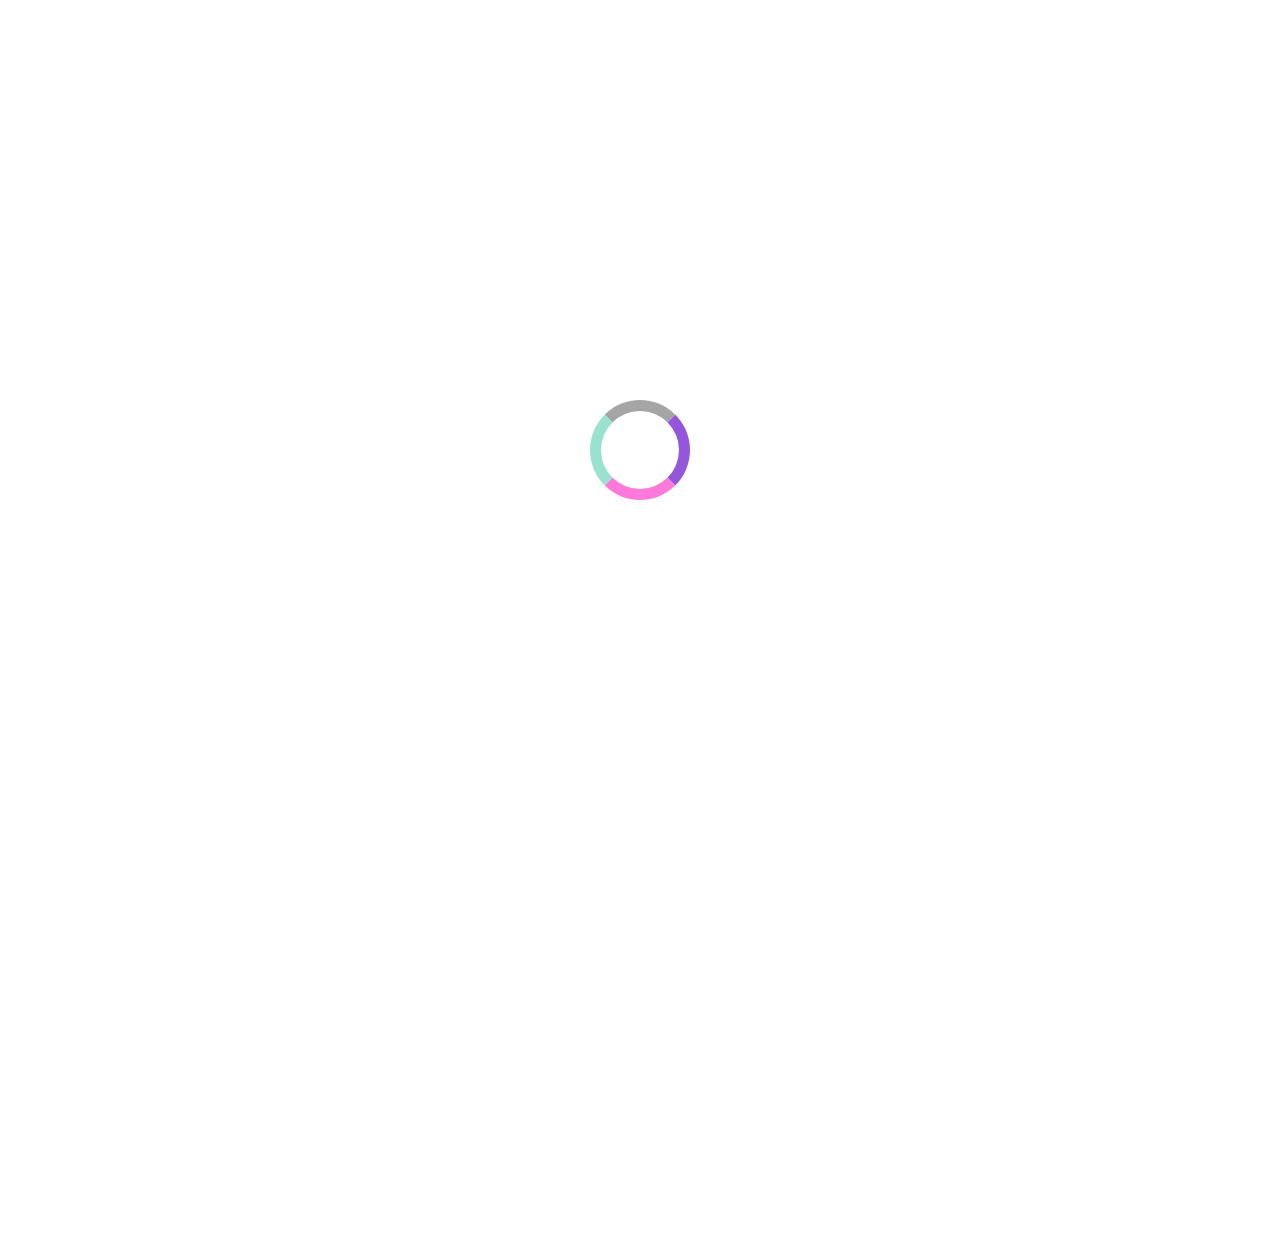
==== commit 65e31fdd: "responsiveness done" ====
--- a/index.html
+++ b/index.html
@@ -21,7 +21,7 @@
             </div>
             <h2 class="header--titre_resto">Réservez le menu qui vous convient</h2>
             <p class="header--sous-titre_resto">Découvrez des restaurants d'exception, sélectionnés par nos soins.</p>
-            <button class="header__explore--btn btn">Explorer nos restaurants</button>
+            <a href='#section__resto' class="header__explore--btn btn">Explorer nos restaurants</a>
         </header>
         <section class="f">
             <h2 class="f--title">Fonctionnement</h2>
@@ -43,7 +43,7 @@
                 </div>
             </div>
         </section>
-        <section class="resto">
+        <section id="section__resto" class="resto">
             <h2 class="resto--title">Restaurants</h2>
             <div class="resto__container">
                 <a class="resto__container__card" href='./html/palette_du_gout.html'>
--- a/public/css/style.css
+++ b/public/css/style.css
@@ -299,8 +299,8 @@
   position: absolute;
   top: 20%;
   right: 2rem;
-  width: 1.5rem;
-  height: 1.5rem;
+  width: 2rem;
+  height: 2rem;
 }
 
 @media screen and (min-width: 800px) {
@@ -374,6 +374,7 @@
   opacity: 1;
   -webkit-transition: all ease .3s;
   transition: all ease .3s;
+  text-decoration: none;
 }
 
 .btn:hover {
@@ -386,9 +387,9 @@
 .coeur::before {
   content: '';
   position: absolute;
-  top: 1px;
-  left: 0;
-  width: 98%;
+  top: 3.75%;
+  left: 3.75%;
+  width: 92.5%;
   margin: auto;
   height: 0%;
   background: -webkit-gradient(linear, left top, left bottom, from(#9356DC), to(#FF79DA));
@@ -409,7 +410,7 @@
 }
 
 .coeur:hover::before {
-  height: 98%;
+  height: 92.5%;
 }
 
 .loader-container {
@@ -546,8 +547,10 @@
   text-transform: uppercase;
   color: #5c5c5c;
   font-weight: 400;
-  position: relative;
-  margin: 1.5rem 0;
+  width: 100%;
+  max-width: 800px;
+  position: relative;
+  margin: 2rem auto;
 }
 
 .nom::before {
@@ -715,8 +718,16 @@
 
 .carte__title--coeur {
   position: relative;
-  width: 1.5rem;
-  height: 1.5rem;
+  width: 3rem;
+  height: 3rem;
+}
+
+.carte__title--coeur::after {
+  background-image: url("../../../assets/coeur_grey.png");
+}
+
+.carte__entrees {
+  margin-bottom: 2rem;
 }
 
 .carte__btn {
@@ -736,6 +747,22 @@
 
 .footer {
   top: -3rem;
+}
+
+@media screen and (min-width: 800px) {
+  .carte {
+    padding: 2rem;
+  }
+  .card_container {
+    display: -webkit-box;
+    display: -ms-flexbox;
+    display: flex;
+    -webkit-column-gap: 1rem;
+            column-gap: 1rem;
+  }
+  .nom {
+    margin: 2rem;
+  }
 }
 
 @-webkit-keyframes appearance {
@@ -766,6 +793,7 @@
   -webkit-box-sizing: border-box;
           box-sizing: border-box;
   font-family: 'Roboto', sans-serif;
+  scroll-behavior: smooth;
 }
 
 .title {
